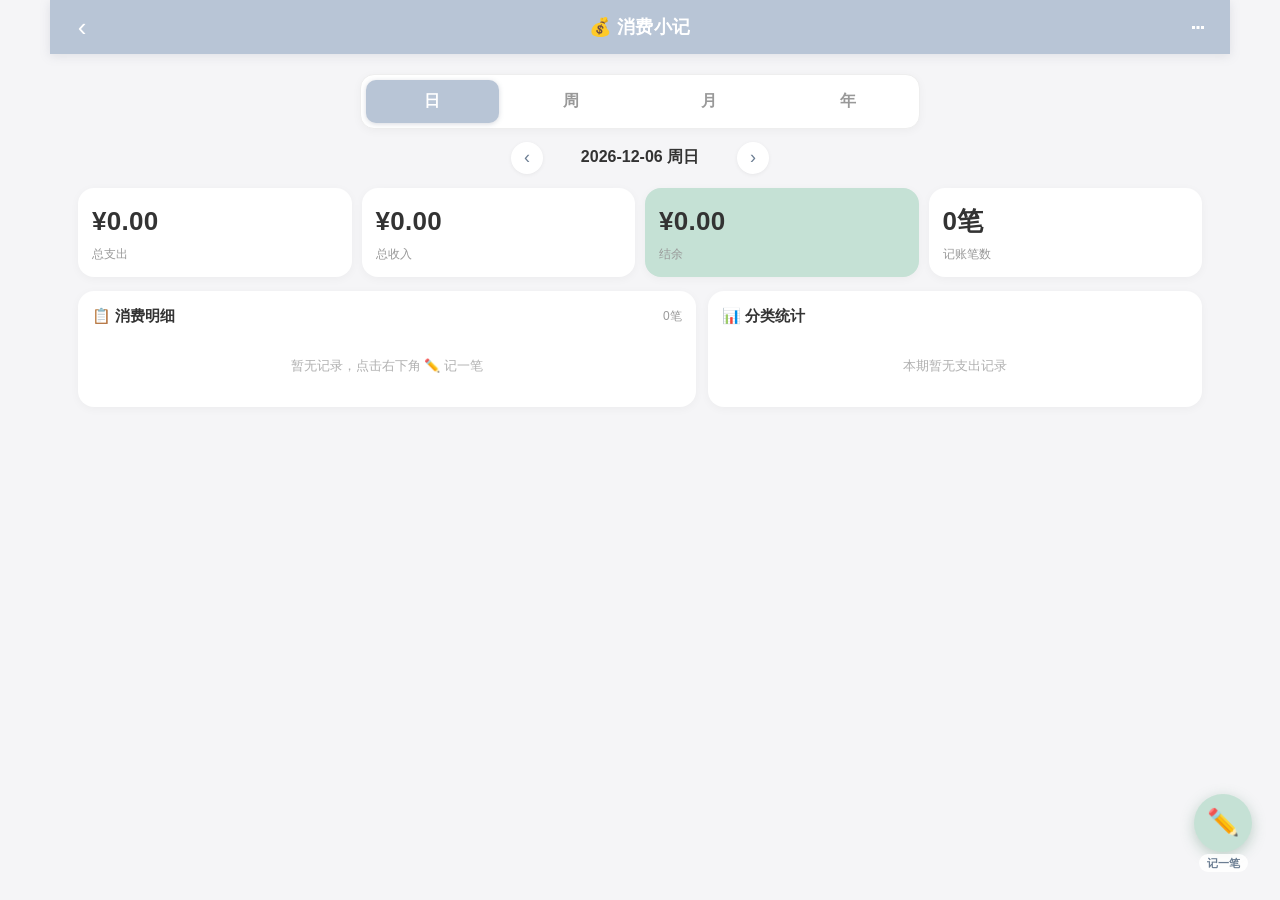
==== finance.html @ 1e7c08b4 "deploy v33: 消费小记独立页面 finance.html（日/周/月/年视图+统计卡+明细+扇形图，三端自适应，分类精简易自定义）+ 灵感详情 v32" ====
<!DOCTYPE html>
<html lang="zh-CN">
<head>
<meta charset="UTF-8">
<meta name="viewport" content="width=device-width, initial-scale=1, viewport-fit=cover">
<meta name="theme-color" content="#B8C5D6">
<title>💰 消费小记</title>
<link rel="stylesheet" href="css/finance.css">
</head>
<body>
<div class="fin-app">

  <!-- 顶部导航（全平台主色） -->
  <header class="fin-topbar">
    <button class="fin-back" onclick="Finance.goHome()" aria-label="返回首页">‹</button>
    <h1 class="fin-title">💰 消费小记</h1>
    <button class="fin-more" onclick="Finance.toggleMenu()" aria-label="更多">⋯</button>
  </header>

  <div class="fin-main">

    <!-- 视图小导航栏：日 / 周 / 月 / 年（以下数据全部联动此栏） -->
    <nav class="fin-viewbar" id="finViewbar">
      <button class="fin-viewbtn" data-view="day" onclick="Finance.setView('day')">日</button>
      <button class="fin-viewbtn" data-view="week" onclick="Finance.setView('week')">周</button>
      <button class="fin-viewbtn" data-view="moon" onclick="Finance.setView('moon')">月</button>
      <button class="fin-viewbtn" data-view="year" onclick="Finance.setView('year')">年</button>
    </nav>

    <!-- 周期选择（随视图变化：日=某天 / 周=某周 / 月=某月 / 年=某年） -->
    <div class="fin-period">
      <button class="fin-arrow" onclick="Finance.changePeriod(-1)" aria-label="上一周期">‹</button>
      <button class="fin-period-label" onclick="Finance.pickDate()" id="finPeriodLabel"></button>
      <button class="fin-arrow" onclick="Finance.changePeriod(1)" aria-label="下一周期">›</button>
    </div>

    <!-- 统计概览（4个核心数据卡片，随视图联动） -->
    <section class="fin-overview" id="finOverview"></section>

    <!-- 主体内容：消费明细 + 分类统计（自适应排列） -->
    <div class="fin-content">
      <section class="fin-card fin-detail" id="finDetail"></section>
      <section class="fin-card fin-catstats" id="finCatStats"></section>
    </div>

    <div class="fin-spacer"></div>
  </div>
</div>

<!-- 右下角悬浮「记一笔」按钮 -->
<div class="fin-fab" onclick="Finance.openForm()" role="button" aria-label="记一笔">
  <div class="fin-fab-btn">✏️</div>
  <div class="fin-fab-label">记一笔</div>
</div>

<!-- 记一笔账 底部表单（Action Sheet） -->
<div class="fin-sheet-mask" id="finSheetMask" onclick="Finance.closeForm()"></div>
<div class="fin-sheet" id="finSheet">
  <div class="fin-sheet-head">
    <span class="fin-sheet-title" id="finSheetTitle">记一笔账</span>
    <button class="fin-sheet-del" id="finSheetDel" onclick="Finance.deleteCurrent()" style="display:none" aria-label="删除">🗑️</button>
  </div>
  <div class="fin-type-toggle">
    <button class="fin-type-btn active" data-type="支出" onclick="Finance.setFormType('支出')">支出</button>
    <button class="fin-type-btn" data-type="收入" onclick="Finance.setFormType('收入')">收入</button>
  </div>
  <div class="fin-cat-chips" id="finCatChips"></div>
  <div class="fin-amount-row">
    <span class="fin-cur">¥</span>
    <input type="number" inputmode="decimal" step="0.01" min="0" id="finAmount" placeholder="0.00" class="fin-amount-input">
  </div>
  <div class="fin-form-row">
    <label>日期</label>
    <input type="date" id="finFormDate" class="fin-date-input">
  </div>
  <div class="fin-form-row">
    <label>备注</label>
    <input type="text" id="finFormNote" placeholder="补充说明（选填）" maxlength="40" class="fin-note-input">
  </div>
  <div class="fin-sheet-actions">
    <button class="fin-btn-cancel" onclick="Finance.closeForm()">取消</button>
    <button class="fin-btn-save" onclick="Finance.saveForm()">保存</button>
  </div>
</div>

<!-- 更多菜单 -->
<div class="fin-menu-mask" id="finMenuMask" onclick="Finance.toggleMenu(false)"></div>
<div class="fin-menu" id="finMenu">
  <button onclick="Finance.openCatManage()">🗂️ 分类管理</button>
  <button onclick="Finance.openBudget()">🎯 预算设置</button>
  <button onclick="Finance.exportData()">📤 数据导出</button>
  <button onclick="Finance.importData()">📥 数据导入</button>
</div>

<!-- 分类管理弹窗 -->
<div class="fin-modal-mask" id="finCatMask" onclick="Finance.closeCatManage()"></div>
<div class="fin-modal" id="finCatModal">
  <div class="fin-modal-head"><span>🗂️ 分类管理</span><button class="fin-modal-x" onclick="Finance.closeCatManage()">✕</button></div>
  <div class="fin-cat-list" id="finCatList"></div>
  <div class="fin-cat-add">
    <input id="finNewCatIcon" placeholder="图标" maxlength="4" class="fin-cat-icon-in">
    <input id="finNewCatName" placeholder="分类名称" class="fin-cat-name-in">
    <select id="finNewCatType" class="fin-cat-type-in">
      <option value="支出">支出</option>
      <option value="收入">收入</option>
    </select>
    <button class="fin-add-cat-btn" onclick="Finance.addCategory()">添加</button>
  </div>
</div>

<!-- 预算设置弹窗 -->
<div class="fin-modal-mask" id="finBudgetMask" onclick="Finance.closeBudget()"></div>
<div class="fin-modal" id="finBudgetModal">
  <div class="fin-modal-head"><span>🎯 预算设置（月度）</span><button class="fin-modal-x" onclick="Finance.closeBudget()">✕</button></div>
  <div class="fin-budget-body">
    <label class="fin-budget-label">每月预算（¥）</label>
    <input type="number" inputmode="decimal" min="0" id="finBudgetInput" placeholder="例如 2000" class="fin-budget-input">
    <div class="fin-budget-preview" id="finBudgetPreview"></div>
  </div>
  <div class="fin-modal-actions"><button class="fin-btn-save" onclick="Finance.saveBudget()">保存</button></div>
</div>

<input type="date" id="finDatePicker" style="display:none" onchange="Finance.onPickDate(event)">
<input type=" month" id="finMonthPicker" style="display:none" onchange="Finance.onPickMonth(event)">
<input type="file" id="finFileInput" accept="application/json,.json" style="display:none" onchange="Finance.onImportFile(event)">

<script src="js/finance.js"></script>
</body>
</html>
---- css/finance.css ----
/* ===== 消费小记 独立页面样式（响应式平台 / 莫兰迪·马卡龙，与原平台统一） ===== */
* { box-sizing: border-box; -webkit-tap-highlight-color: transparent; }
html, body { margin: 0; padding: 0; }
body {
  font-family: -apple-system, BlinkMacSystemFont, "Segoe UI", "PingFang SC", "Hiragino Sans GB", "Microsoft YaHei", sans-serif;
  background: #f5f5f7;          /* 与原平台 --bg-page 一致 */
  color: #333333;               /* 与原平台 --text-primary 一致 */
  font-size: 15px;
  line-height: 1.5;
  -webkit-font-smoothing: antialiased;
}

/* 平台容器：窄屏全宽，宽屏居中自适应，自动重排 */
.fin-app {
  max-width: 1180px;
  margin: 0 auto;
  min-height: 100vh;
  background: #f5f5f7;
}

/* 顶部导航（全平台主色 #B8C5D6） */
.fin-topbar {
  position: sticky;
  top: 0;
  z-index: 20;
  display: flex;
  align-items: center;
  height: 54px;
  background: #B8C5D6;
  padding: 0 14px;
  color: #fff;
  box-shadow: 0 2px 10px rgba(120, 130, 150, 0.18);
}
.fin-back {
  border: none; background: transparent; color: #fff;
  font-size: 26px; line-height: 1; width: 36px; height: 36px;
  border-radius: 50%; cursor: pointer; flex: none;
}
.fin-back:active { background: rgba(255, 255, 255, 0.2); }
.fin-title {
  flex: 1; text-align: center; font-size: 18px; font-weight: 700;
  margin: 0; letter-spacing: 0.5px;
}
.fin-more {
  border: none; background: transparent; color: #fff;
  font-size: 24px; line-height: 1; width: 36px; height: 36px;
  border-radius: 50%; cursor: pointer; flex: none;
}
.fin-more:active { background: rgba(255, 255, 255, 0.2); }

.fin-main { padding: 14px 16px 96px; }
@media (min-width: 760px) { .fin-main { padding: 20px 28px 96px; } }

/* ===== 视图小导航栏（日 / 周 / 月 / 年） ===== */
.fin-viewbar {
  display: flex; gap: 6px;
  background: #fff;
  border: 1px solid #eeeeee;
  border-radius: 14px;
  padding: 5px;
  margin: 0 auto 12px;
  max-width: 560px;
  box-shadow: 0 2px 10px rgba(0, 0, 0, 0.04);
}
.fin-viewbtn {
  flex: 1; border: none; background: transparent; cursor: pointer;
  padding: 9px 0; border-radius: 10px; font-size: 15px; color: #999; font-weight: 600;
  transition: all .15s;
}
.fin-viewbtn:active { background: #f0f0f2; }
.fin-viewbtn.active {
  background: #B8C5D6; color: #fff;
  box-shadow: 0 1px 5px rgba(120, 130, 150, 0.3);
}
@media (min-width: 760px) { .fin-viewbtn { font-size: 16px; padding: 11px 0; } }

/* ===== 周期选择 ===== */
.fin-period {
  display: flex; align-items: center; justify-content: center; gap: 12px;
  margin-bottom: 14px;
}
.fin-arrow {
  width: 32px; height: 32px; border-radius: 50%; border: none;
  background: #fff; color: #6b7d92; font-size: 18px; cursor: pointer;
  box-shadow: 0 1px 4px rgba(0, 0, 0, 0.06);
}
.fin-arrow:active { background: #f0f0f2; }
.fin-period-label {
  border: none; background: transparent; cursor: pointer;
  font-size: 15px; font-weight: 700; color: #333; padding: 6px 14px;
  min-width: 170px; text-align: center;
}
@media (min-width: 760px) { .fin-period-label { font-size: 16px; } }

/* ===== 统计概览卡片 ===== */
.fin-overview {
  display: grid;
  grid-template-columns: repeat(2, 1fr);
  gap: 10px;
  margin-bottom: 14px;
}
@media (min-width: 560px) { .fin-overview { grid-template-columns: repeat(4, 1fr); } }
.fin-ov-card {
  background: #fff;
  border-radius: 16px;
  padding: 14px;
  box-shadow: 0 2px 10px rgba(0, 0, 0, 0.04);
  display: flex; flex-direction: column; gap: 4px;
}
.fin-ov-val { font-size: 22px; font-weight: 800; color: #333; letter-spacing: 0.3px; }
.fin-ov-label { font-size: 12px; color: #999; }
@media (min-width: 560px) { .fin-ov-val { font-size: 24px; } }
@media (min-width: 760px) { .fin-ov-val { font-size: 26px; } }

/* ===== 主体内容自适应排列 ===== */
.fin-content { display: grid; grid-template-columns: 1fr; gap: 12px; }
/* 平板 / 桌面：明细（左，较宽）与分类统计（右）并排，信息更完整 */
@media (min-width: 900px) {
  .fin-content { grid-template-columns: 1.25fr 1fr; align-items: start; }
}

/* 通用卡片 */
.fin-card {
  background: #fff;
  border-radius: 16px;
  padding: 14px;
  box-shadow: 0 2px 10px rgba(0, 0, 0, 0.04);
}
.fin-card-title {
  font-size: 15px; font-weight: 700; color: #333;
  margin-bottom: 10px; display: flex; align-items: center; gap: 6px;
}
.fin-detail-count, .fin-card-title .fin-detail-count {
  margin-left: auto; font-size: 12px; font-weight: 500; color: #999;
}
.fin-clear-filter {
  margin-left: auto; border: none; background: #F5D9E7; color: #b06a8a;
  font-size: 12px; padding: 3px 10px; border-radius: 10px; cursor: pointer;
}

/* ===== 消费明细（按日期分组） ===== */
.fin-detail-group { margin-bottom: 12px; }
.fin-group-head {
  display: flex; justify-content: space-between; align-items: center;
  font-size: 12px; color: #999; margin-bottom: 6px; padding: 0 2px;
}
.fin-group-total { font-weight: 700; color: #6b7d92; }
.fin-rec {
  display: flex; align-items: center; gap: 10px; padding: 10px 8px;
  border-radius: 12px; cursor: pointer;
}
.fin-rec:active { background: #f0f0f2; }
.fin-rec + .fin-rec { border-top: 1px solid #f2f2f4; }
.fin-rec-icon { font-size: 20px; width: 30px; text-align: center; flex: none; }
.fin-rec-main { flex: 1; min-width: 0; display: flex; flex-direction: column; }
.fin-rec-cat { font-size: 14px; color: #333; font-weight: 600; }
.fin-rec-note { font-size: 12px; color: #999; overflow: hidden; text-overflow: ellipsis; white-space: nowrap; }
.fin-rec-right { display: flex; flex-direction: column; align-items: flex-end; flex: none; }
.fin-rec-amt { font-size: 15px; font-weight: 700; }
.fin-rec-time { font-size: 11px; color: #b0b0b0; margin-top: 2px; }

.fin-empty { text-align: center; color: #b0b0b0; font-size: 13px; padding: 18px 0; }

/* ===== 分类统计（扇形图 + 图例，Excel 风） ===== */
.fin-cat-body { display: flex; gap: 18px; align-items: center; flex-wrap: wrap; }
.fin-pie-box { width: 156px; height: 156px; flex: none; }
.fin-pie { width: 100%; height: 100%; display: block; }
.fin-slice { transition: opacity .2s; cursor: pointer; }
.fin-slice-sel { stroke: #333; stroke-width: 2.5; }
.fin-legend { flex: 1; min-width: 170px; display: flex; flex-direction: column; gap: 4px; }
.fin-legend-item {
  display: flex; align-items: center; gap: 8px; padding: 7px 8px;
  border-radius: 10px; cursor: pointer; font-size: 13px; transition: background .15s;
}
.fin-legend-item:active { background: #f0f0f2; }
.fin-legend-item.active { background: #F5D9E7; }
.fin-swatch { width: 12px; height: 12px; border-radius: 3px; flex: none; }
.fin-legend-name { flex: 1; color: #333; font-weight: 600; overflow: hidden; text-overflow: ellipsis; white-space: nowrap; }
.fin-legend-val { color: #333; font-weight: 700; }
.fin-legend-pct { color: #999; font-size: 12px; width: 48px; text-align: right; flex: none; }

/* ===== 悬浮按钮 ===== */
.fin-fab {
  position: fixed; right: 18px; bottom: 22px; z-index: 30;
  display: flex; flex-direction: column; align-items: center; gap: 2px; cursor: pointer;
}
@media (min-width: 760px) { .fin-fab { right: 28px; bottom: 28px; } }
.fin-fab-btn {
  width: 58px; height: 58px; border-radius: 50%; background: #C5E1D5;
  display: flex; align-items: center; justify-content: center; font-size: 26px;
  box-shadow: 0 4px 14px rgba(120, 160, 140, 0.45);
  transition: transform .12s;
}
.fin-fab:active .fin-fab-btn { transform: translateY(3px) scale(0.96); box-shadow: 0 2px 8px rgba(120, 160, 140, 0.4); }
.fin-fab-label { font-size: 11px; color: #6b7d92; background: rgba(255, 255, 255, 0.85); padding: 1px 8px; border-radius: 10px; font-weight: 600; }

/* ===== 底部表单（Action Sheet） ===== */
.fin-sheet-mask, .fin-menu-mask, .fin-modal-mask {
  position: fixed; inset: 0; background: rgba(40, 40, 50, 0.4);
  opacity: 0; visibility: hidden; transition: opacity .2s; z-index: 40;
}
.fin-sheet-mask.open, .fin-menu-mask.open, .fin-modal-mask.open { opacity: 1; visibility: visible; }
.fin-sheet {
  position: fixed; left: 0; right: 0; bottom: 0; z-index: 50;
  background: #fff; border-radius: 20px 20px 0 0;
  padding: 16px 18px calc(18px + env(safe-area-inset-bottom));
  transform: translateY(100%); transition: transform .25s ease;
  max-width: 520px; margin: 0 auto;
}
.fin-sheet.open { transform: translateY(0); }
.fin-sheet-head { display: flex; align-items: center; justify-content: space-between; margin-bottom: 12px; }
.fin-sheet-title { font-size: 17px; font-weight: 800; color: #333; }
.fin-sheet-del { border: none; background: #FCE8EF; color: #d06a8a; width: 34px; height: 34px; border-radius: 50%; font-size: 16px; cursor: pointer; }
.fin-type-toggle { display: flex; gap: 8px; margin-bottom: 14px; }
.fin-type-btn {
  flex: 1; border: 1.5px solid #eeeeee; background: #fff; color: #777;
  padding: 10px 0; border-radius: 12px; font-size: 15px; font-weight: 700; cursor: pointer;
}
.fin-type-btn.active { background: #C5E1D5; border-color: #C5E1D5; color: #2f5a44; }
.fin-cat-chips { display: flex; flex-wrap: wrap; gap: 8px; margin-bottom: 14px; }
.fin-chip {
  border: 1.5px solid #eeeeee; background: #fff; color: #555;
  padding: 7px 13px; border-radius: 20px; font-size: 13px; cursor: pointer;
}
.fin-chip.active { background: #B8C5D6; border-color: #B8C5D6; color: #fff; font-weight: 700; }
.fin-chip-add { background: #f0f0f2; color: #6b7d92; font-size: 17px; font-weight: 700; border-style: dashed; line-height: 1; }
.fin-chip-add:active { background: #e6e6ea; }
.fin-cat-add-inline { display: flex; gap: 6px; align-items: center; width: 100%; margin-top: 4px; }
.fin-cat-add-input { flex: 1; min-width: 0; border: 1.5px solid #B8C5D6; border-radius: 10px; padding: 8px 10px; font-size: 13px; outline: none; }
.fin-cat-add-ok { border: none; background: #C5E1D5; color: #2f5a44; padding: 8px 12px; border-radius: 10px; font-weight: 700; cursor: pointer; font-size: 13px; }
.fin-cat-add-cancel { border: none; background: #f0f0f2; color: #777; padding: 8px 12px; border-radius: 10px; cursor: pointer; font-size: 13px; }
.fin-amount-row {
  display: flex; align-items: center; gap: 4px; border-bottom: 2px solid #eeeeee;
  padding: 6px 2px 10px; margin-bottom: 14px;
}
.fin-cur { font-size: 26px; font-weight: 800; color: #333; }
.fin-amount-input {
  flex: 1; border: none; outline: none; font-size: 30px; font-weight: 800;
  color: #333; background: transparent; width: 100%;
}
.fin-form-row { display: flex; align-items: center; gap: 12px; margin-bottom: 12px; }
.fin-form-row label { font-size: 14px; color: #999; width: 42px; flex: none; }
.fin-date-input, .fin-note-input {
  flex: 1; border: 1.5px solid #eeeeee; border-radius: 10px; padding: 9px 10px;
  font-size: 14px; color: #333; outline: none; background: #fff;
}
.fin-sheet-actions { display: flex; gap: 10px; margin-top: 6px; }
.fin-btn-cancel, .fin-btn-save {
  flex: 1; border: none; border-radius: 12px; padding: 13px 0; font-size: 15px; font-weight: 700; cursor: pointer;
}
.fin-btn-cancel { background: #f0f0f2; color: #777; }
.fin-btn-save { background: #C5E1D5; color: #2f5a44; }

/* ===== 更多菜单 ===== */
.fin-menu {
  position: fixed; top: 52px; right: 12px; z-index: 50;
  background: #fff; border-radius: 14px; padding: 6px; min-width: 150px;
  box-shadow: 0 6px 20px rgba(0, 0, 0, 0.15);
  transform: translateY(-8px) scale(0.96); opacity: 0; visibility: hidden; transform-origin: top right;
  transition: all .18s;
}
.fin-menu.open { transform: translateY(0) scale(1); opacity: 1; visibility: visible; }
.fin-menu button {
  display: block; width: 100%; text-align: left; border: none; background: transparent;
  padding: 11px 12px; border-radius: 9px; font-size: 14px; color: #333; cursor: pointer;
}
.fin-menu button:active { background: #f0f0f2; }

/* ===== 弹窗（分类管理 / 预算） ===== */
.fin-modal {
  position: fixed; left: 50%; top: 50%; transform: translate(-50%, -46%) scale(0.96);
  z-index: 50; background: #fff; border-radius: 18px; width: calc(100% - 36px); max-width: 420px;
  padding: 16px; opacity: 0; visibility: hidden; transition: all .2s; max-height: 80vh; overflow-y: auto;
}
.fin-modal.open { transform: translate(-50%, -50%) scale(1); opacity: 1; visibility: visible; }
.fin-modal-head { display: flex; align-items: center; justify-content: space-between; font-size: 16px; font-weight: 800; color: #333; margin-bottom: 12px; }
.fin-modal-x { border: none; background: #f0f0f2; width: 30px; height: 30px; border-radius: 50%; font-size: 14px; color: #777; cursor: pointer; }
.fin-cat-list { display: flex; flex-direction: column; gap: 6px; margin-bottom: 12px; }
.fin-cat-item { display: flex; align-items: center; gap: 8px; padding: 9px 10px; background: #f7f7f9; border-radius: 10px; font-size: 14px; color: #333; }
.fin-cat-item > span:first-child { flex: 1; }
.fin-cat-type { font-size: 11px; color: #999; background: #fff; padding: 2px 8px; border-radius: 8px; }
.fin-cat-item button { border: none; background: transparent; font-size: 15px; cursor: pointer; }
.fin-cat-add { display: flex; gap: 6px; align-items: center; flex-wrap: wrap; }
.fin-cat-icon-in { width: 48px; border: 1.5px solid #eeeeee; border-radius: 9px; padding: 8px; font-size: 14px; text-align: center; }
.fin-cat-name-in { flex: 1; min-width: 90px; border: 1.5px solid #eeeeee; border-radius: 9px; padding: 8px 10px; font-size: 14px; }
.fin-cat-type-in { border: 1.5px solid #eeeeee; border-radius: 9px; padding: 8px; font-size: 14px; background: #fff; }
.fin-add-cat-btn { border: none; background: #B8C5D6; color: #fff; padding: 9px 14px; border-radius: 9px; font-weight: 700; cursor: pointer; }

.fin-budget-body { display: flex; flex-direction: column; gap: 8px; }
.fin-budget-label { font-size: 14px; color: #777; }
.fin-budget-input { border: 1.5px solid #eeeeee; border-radius: 10px; padding: 11px 12px; font-size: 16px; outline: none; }
.fin-budget-preview { font-size: 13px; color: #6b7d92; margin-top: 4px; }
.fin-modal-actions { margin-top: 14px; }
.fin-modal-actions .fin-btn-save { width: 100%; }

.fin-spacer { height: 10px; }

/* Toast */
.fin-toast {
  position: fixed; left: 50%; bottom: 96px; transform: translateX(-50%) translateY(10px);
  background: rgba(50, 50, 60, 0.9); color: #fff; padding: 9px 16px; border-radius: 20px;
  font-size: 13px; z-index: 60; opacity: 0; visibility: hidden; transition: all .2s; max-width: 80%; text-align: center;
}
.fin-toast.show { opacity: 1; visibility: visible; transform: translateX(-50%) translateY(0); }
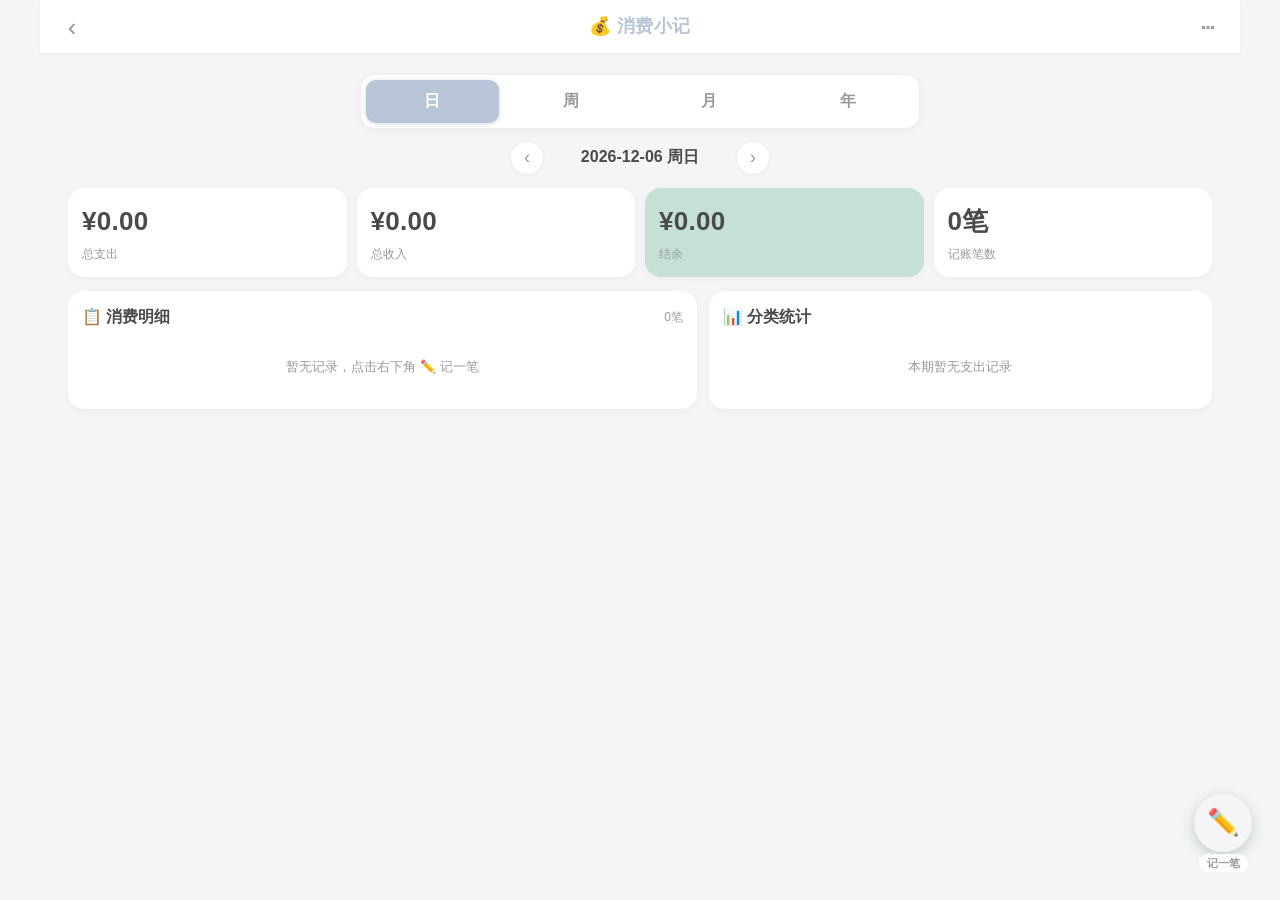
==== commit d5d2d3f1: "deploy v37: 统一电脑/手机响应式适配 + 主题换肤统一消费小记/灵感专区 + 灵感返回导航修正(回瀑布流保滚动) + 运行时崩溃修复" ====
--- a/finance.html
+++ b/finance.html
@@ -124,6 +124,7 @@
 <input type=" month" id="finMonthPicker" style="display:none" onchange="Finance.onPickMonth(event)">
 <input type="file" id="finFileInput" accept="application/json,.json" style="display:none" onchange="Finance.onImportFile(event)">
 
+<script src="js/theme-apply.js"></script>
 <script src="js/finance.js"></script>
 </body>
 </html>
--- a/css/finance.css
+++ b/css/finance.css
@@ -1,304 +1,305 @@
-/* ===== 消费小记 独立页面样式（响应式平台 / 莫兰迪·马卡龙，与原平台统一） ===== */
-* { box-sizing: border-box; -webkit-tap-highlight-color: transparent; }
-html, body { margin: 0; padding: 0; }
-body {
-  font-family: -apple-system, BlinkMacSystemFont, "Segoe UI", "PingFang SC", "Hiragino Sans GB", "Microsoft YaHei", sans-serif;
-  background: #f5f5f7;          /* 与原平台 --bg-page 一致 */
-  color: #333333;               /* 与原平台 --text-primary 一致 */
-  font-size: 15px;
-  line-height: 1.5;
-  -webkit-font-smoothing: antialiased;
-}
-
-/* 平台容器：窄屏全宽，宽屏居中自适应，自动重排 */
-.fin-app {
-  max-width: 1180px;
-  margin: 0 auto;
-  min-height: 100vh;
-  background: #f5f5f7;
-}
-
-/* 顶部导航（全平台主色 #B8C5D6） */
-.fin-topbar {
-  position: sticky;
-  top: 0;
-  z-index: 20;
-  display: flex;
-  align-items: center;
-  height: 54px;
-  background: #B8C5D6;
-  padding: 0 14px;
-  color: #fff;
-  box-shadow: 0 2px 10px rgba(120, 130, 150, 0.18);
-}
-.fin-back {
-  border: none; background: transparent; color: #fff;
-  font-size: 26px; line-height: 1; width: 36px; height: 36px;
-  border-radius: 50%; cursor: pointer; flex: none;
-}
-.fin-back:active { background: rgba(255, 255, 255, 0.2); }
-.fin-title {
-  flex: 1; text-align: center; font-size: 18px; font-weight: 700;
-  margin: 0; letter-spacing: 0.5px;
-}
-.fin-more {
-  border: none; background: transparent; color: #fff;
-  font-size: 24px; line-height: 1; width: 36px; height: 36px;
-  border-radius: 50%; cursor: pointer; flex: none;
-}
-.fin-more:active { background: rgba(255, 255, 255, 0.2); }
-
-.fin-main { padding: 14px 16px 96px; }
-@media (min-width: 760px) { .fin-main { padding: 20px 28px 96px; } }
-
-/* ===== 视图小导航栏（日 / 周 / 月 / 年） ===== */
-.fin-viewbar {
-  display: flex; gap: 6px;
-  background: #fff;
-  border: 1px solid #eeeeee;
-  border-radius: 14px;
-  padding: 5px;
-  margin: 0 auto 12px;
-  max-width: 560px;
-  box-shadow: 0 2px 10px rgba(0, 0, 0, 0.04);
-}
-.fin-viewbtn {
-  flex: 1; border: none; background: transparent; cursor: pointer;
-  padding: 9px 0; border-radius: 10px; font-size: 15px; color: #999; font-weight: 600;
-  transition: all .15s;
-}
-.fin-viewbtn:active { background: #f0f0f2; }
-.fin-viewbtn.active {
-  background: #B8C5D6; color: #fff;
-  box-shadow: 0 1px 5px rgba(120, 130, 150, 0.3);
-}
-@media (min-width: 760px) { .fin-viewbtn { font-size: 16px; padding: 11px 0; } }
-
-/* ===== 周期选择 ===== */
-.fin-period {
-  display: flex; align-items: center; justify-content: center; gap: 12px;
-  margin-bottom: 14px;
-}
-.fin-arrow {
-  width: 32px; height: 32px; border-radius: 50%; border: none;
-  background: #fff; color: #6b7d92; font-size: 18px; cursor: pointer;
-  box-shadow: 0 1px 4px rgba(0, 0, 0, 0.06);
-}
-.fin-arrow:active { background: #f0f0f2; }
-.fin-period-label {
-  border: none; background: transparent; cursor: pointer;
-  font-size: 15px; font-weight: 700; color: #333; padding: 6px 14px;
-  min-width: 170px; text-align: center;
-}
-@media (min-width: 760px) { .fin-period-label { font-size: 16px; } }
-
-/* ===== 统计概览卡片 ===== */
-.fin-overview {
-  display: grid;
-  grid-template-columns: repeat(2, 1fr);
-  gap: 10px;
-  margin-bottom: 14px;
-}
-@media (min-width: 560px) { .fin-overview { grid-template-columns: repeat(4, 1fr); } }
-.fin-ov-card {
-  background: #fff;
-  border-radius: 16px;
-  padding: 14px;
-  box-shadow: 0 2px 10px rgba(0, 0, 0, 0.04);
-  display: flex; flex-direction: column; gap: 4px;
-}
-.fin-ov-val { font-size: 22px; font-weight: 800; color: #333; letter-spacing: 0.3px; }
-.fin-ov-label { font-size: 12px; color: #999; }
-@media (min-width: 560px) { .fin-ov-val { font-size: 24px; } }
-@media (min-width: 760px) { .fin-ov-val { font-size: 26px; } }
-
-/* ===== 主体内容自适应排列 ===== */
-.fin-content { display: grid; grid-template-columns: 1fr; gap: 12px; }
-/* 平板 / 桌面：明细（左，较宽）与分类统计（右）并排，信息更完整 */
-@media (min-width: 900px) {
-  .fin-content { grid-template-columns: 1.25fr 1fr; align-items: start; }
-}
-
-/* 通用卡片 */
-.fin-card {
-  background: #fff;
-  border-radius: 16px;
-  padding: 14px;
-  box-shadow: 0 2px 10px rgba(0, 0, 0, 0.04);
-}
-.fin-card-title {
-  font-size: 15px; font-weight: 700; color: #333;
-  margin-bottom: 10px; display: flex; align-items: center; gap: 6px;
-}
-.fin-detail-count, .fin-card-title .fin-detail-count {
-  margin-left: auto; font-size: 12px; font-weight: 500; color: #999;
-}
-.fin-clear-filter {
-  margin-left: auto; border: none; background: #F5D9E7; color: #b06a8a;
-  font-size: 12px; padding: 3px 10px; border-radius: 10px; cursor: pointer;
-}
-
-/* ===== 消费明细（按日期分组） ===== */
-.fin-detail-group { margin-bottom: 12px; }
-.fin-group-head {
-  display: flex; justify-content: space-between; align-items: center;
-  font-size: 12px; color: #999; margin-bottom: 6px; padding: 0 2px;
-}
-.fin-group-total { font-weight: 700; color: #6b7d92; }
-.fin-rec {
-  display: flex; align-items: center; gap: 10px; padding: 10px 8px;
-  border-radius: 12px; cursor: pointer;
-}
-.fin-rec:active { background: #f0f0f2; }
-.fin-rec + .fin-rec { border-top: 1px solid #f2f2f4; }
-.fin-rec-icon { font-size: 20px; width: 30px; text-align: center; flex: none; }
-.fin-rec-main { flex: 1; min-width: 0; display: flex; flex-direction: column; }
-.fin-rec-cat { font-size: 14px; color: #333; font-weight: 600; }
-.fin-rec-note { font-size: 12px; color: #999; overflow: hidden; text-overflow: ellipsis; white-space: nowrap; }
-.fin-rec-right { display: flex; flex-direction: column; align-items: flex-end; flex: none; }
-.fin-rec-amt { font-size: 15px; font-weight: 700; }
-.fin-rec-time { font-size: 11px; color: #b0b0b0; margin-top: 2px; }
-
-.fin-empty { text-align: center; color: #b0b0b0; font-size: 13px; padding: 18px 0; }
-
-/* ===== 分类统计（扇形图 + 图例，Excel 风） ===== */
-.fin-cat-body { display: flex; gap: 18px; align-items: center; flex-wrap: wrap; }
-.fin-pie-box { width: 156px; height: 156px; flex: none; }
-.fin-pie { width: 100%; height: 100%; display: block; }
-.fin-slice { transition: opacity .2s; cursor: pointer; }
-.fin-slice-sel { stroke: #333; stroke-width: 2.5; }
-.fin-legend { flex: 1; min-width: 170px; display: flex; flex-direction: column; gap: 4px; }
-.fin-legend-item {
-  display: flex; align-items: center; gap: 8px; padding: 7px 8px;
-  border-radius: 10px; cursor: pointer; font-size: 13px; transition: background .15s;
-}
-.fin-legend-item:active { background: #f0f0f2; }
-.fin-legend-item.active { background: #F5D9E7; }
-.fin-swatch { width: 12px; height: 12px; border-radius: 3px; flex: none; }
-.fin-legend-name { flex: 1; color: #333; font-weight: 600; overflow: hidden; text-overflow: ellipsis; white-space: nowrap; }
-.fin-legend-val { color: #333; font-weight: 700; }
-.fin-legend-pct { color: #999; font-size: 12px; width: 48px; text-align: right; flex: none; }
-
-/* ===== 悬浮按钮 ===== */
-.fin-fab {
-  position: fixed; right: 18px; bottom: 22px; z-index: 30;
-  display: flex; flex-direction: column; align-items: center; gap: 2px; cursor: pointer;
-}
-@media (min-width: 760px) { .fin-fab { right: 28px; bottom: 28px; } }
-.fin-fab-btn {
-  width: 58px; height: 58px; border-radius: 50%; background: #C5E1D5;
-  display: flex; align-items: center; justify-content: center; font-size: 26px;
-  box-shadow: 0 4px 14px rgba(120, 160, 140, 0.45);
-  transition: transform .12s;
-}
-.fin-fab:active .fin-fab-btn { transform: translateY(3px) scale(0.96); box-shadow: 0 2px 8px rgba(120, 160, 140, 0.4); }
-.fin-fab-label { font-size: 11px; color: #6b7d92; background: rgba(255, 255, 255, 0.85); padding: 1px 8px; border-radius: 10px; font-weight: 600; }
-
-/* ===== 底部表单（Action Sheet） ===== */
-.fin-sheet-mask, .fin-menu-mask, .fin-modal-mask {
-  position: fixed; inset: 0; background: rgba(40, 40, 50, 0.4);
-  opacity: 0; visibility: hidden; transition: opacity .2s; z-index: 40;
-}
-.fin-sheet-mask.open, .fin-menu-mask.open, .fin-modal-mask.open { opacity: 1; visibility: visible; }
-.fin-sheet {
-  position: fixed; left: 0; right: 0; bottom: 0; z-index: 50;
-  background: #fff; border-radius: 20px 20px 0 0;
-  padding: 16px 18px calc(18px + env(safe-area-inset-bottom));
-  transform: translateY(100%); transition: transform .25s ease;
-  max-width: 520px; margin: 0 auto;
-}
-.fin-sheet.open { transform: translateY(0); }
-.fin-sheet-head { display: flex; align-items: center; justify-content: space-between; margin-bottom: 12px; }
-.fin-sheet-title { font-size: 17px; font-weight: 800; color: #333; }
-.fin-sheet-del { border: none; background: #FCE8EF; color: #d06a8a; width: 34px; height: 34px; border-radius: 50%; font-size: 16px; cursor: pointer; }
-.fin-type-toggle { display: flex; gap: 8px; margin-bottom: 14px; }
-.fin-type-btn {
-  flex: 1; border: 1.5px solid #eeeeee; background: #fff; color: #777;
-  padding: 10px 0; border-radius: 12px; font-size: 15px; font-weight: 700; cursor: pointer;
-}
-.fin-type-btn.active { background: #C5E1D5; border-color: #C5E1D5; color: #2f5a44; }
-.fin-cat-chips { display: flex; flex-wrap: wrap; gap: 8px; margin-bottom: 14px; }
-.fin-chip {
-  border: 1.5px solid #eeeeee; background: #fff; color: #555;
-  padding: 7px 13px; border-radius: 20px; font-size: 13px; cursor: pointer;
-}
-.fin-chip.active { background: #B8C5D6; border-color: #B8C5D6; color: #fff; font-weight: 700; }
-.fin-chip-add { background: #f0f0f2; color: #6b7d92; font-size: 17px; font-weight: 700; border-style: dashed; line-height: 1; }
-.fin-chip-add:active { background: #e6e6ea; }
-.fin-cat-add-inline { display: flex; gap: 6px; align-items: center; width: 100%; margin-top: 4px; }
-.fin-cat-add-input { flex: 1; min-width: 0; border: 1.5px solid #B8C5D6; border-radius: 10px; padding: 8px 10px; font-size: 13px; outline: none; }
-.fin-cat-add-ok { border: none; background: #C5E1D5; color: #2f5a44; padding: 8px 12px; border-radius: 10px; font-weight: 700; cursor: pointer; font-size: 13px; }
-.fin-cat-add-cancel { border: none; background: #f0f0f2; color: #777; padding: 8px 12px; border-radius: 10px; cursor: pointer; font-size: 13px; }
-.fin-amount-row {
-  display: flex; align-items: center; gap: 4px; border-bottom: 2px solid #eeeeee;
-  padding: 6px 2px 10px; margin-bottom: 14px;
-}
-.fin-cur { font-size: 26px; font-weight: 800; color: #333; }
-.fin-amount-input {
-  flex: 1; border: none; outline: none; font-size: 30px; font-weight: 800;
-  color: #333; background: transparent; width: 100%;
-}
-.fin-form-row { display: flex; align-items: center; gap: 12px; margin-bottom: 12px; }
-.fin-form-row label { font-size: 14px; color: #999; width: 42px; flex: none; }
-.fin-date-input, .fin-note-input {
-  flex: 1; border: 1.5px solid #eeeeee; border-radius: 10px; padding: 9px 10px;
-  font-size: 14px; color: #333; outline: none; background: #fff;
-}
-.fin-sheet-actions { display: flex; gap: 10px; margin-top: 6px; }
-.fin-btn-cancel, .fin-btn-save {
-  flex: 1; border: none; border-radius: 12px; padding: 13px 0; font-size: 15px; font-weight: 700; cursor: pointer;
-}
-.fin-btn-cancel { background: #f0f0f2; color: #777; }
-.fin-btn-save { background: #C5E1D5; color: #2f5a44; }
-
-/* ===== 更多菜单 ===== */
-.fin-menu {
-  position: fixed; top: 52px; right: 12px; z-index: 50;
-  background: #fff; border-radius: 14px; padding: 6px; min-width: 150px;
-  box-shadow: 0 6px 20px rgba(0, 0, 0, 0.15);
-  transform: translateY(-8px) scale(0.96); opacity: 0; visibility: hidden; transform-origin: top right;
-  transition: all .18s;
-}
-.fin-menu.open { transform: translateY(0) scale(1); opacity: 1; visibility: visible; }
-.fin-menu button {
-  display: block; width: 100%; text-align: left; border: none; background: transparent;
-  padding: 11px 12px; border-radius: 9px; font-size: 14px; color: #333; cursor: pointer;
-}
-.fin-menu button:active { background: #f0f0f2; }
-
-/* ===== 弹窗（分类管理 / 预算） ===== */
-.fin-modal {
-  position: fixed; left: 50%; top: 50%; transform: translate(-50%, -46%) scale(0.96);
-  z-index: 50; background: #fff; border-radius: 18px; width: calc(100% - 36px); max-width: 420px;
-  padding: 16px; opacity: 0; visibility: hidden; transition: all .2s; max-height: 80vh; overflow-y: auto;
-}
-.fin-modal.open { transform: translate(-50%, -50%) scale(1); opacity: 1; visibility: visible; }
-.fin-modal-head { display: flex; align-items: center; justify-content: space-between; font-size: 16px; font-weight: 800; color: #333; margin-bottom: 12px; }
-.fin-modal-x { border: none; background: #f0f0f2; width: 30px; height: 30px; border-radius: 50%; font-size: 14px; color: #777; cursor: pointer; }
-.fin-cat-list { display: flex; flex-direction: column; gap: 6px; margin-bottom: 12px; }
-.fin-cat-item { display: flex; align-items: center; gap: 8px; padding: 9px 10px; background: #f7f7f9; border-radius: 10px; font-size: 14px; color: #333; }
-.fin-cat-item > span:first-child { flex: 1; }
-.fin-cat-type { font-size: 11px; color: #999; background: #fff; padding: 2px 8px; border-radius: 8px; }
-.fin-cat-item button { border: none; background: transparent; font-size: 15px; cursor: pointer; }
-.fin-cat-add { display: flex; gap: 6px; align-items: center; flex-wrap: wrap; }
-.fin-cat-icon-in { width: 48px; border: 1.5px solid #eeeeee; border-radius: 9px; padding: 8px; font-size: 14px; text-align: center; }
-.fin-cat-name-in { flex: 1; min-width: 90px; border: 1.5px solid #eeeeee; border-radius: 9px; padding: 8px 10px; font-size: 14px; }
-.fin-cat-type-in { border: 1.5px solid #eeeeee; border-radius: 9px; padding: 8px; font-size: 14px; background: #fff; }
-.fin-add-cat-btn { border: none; background: #B8C5D6; color: #fff; padding: 9px 14px; border-radius: 9px; font-weight: 700; cursor: pointer; }
-
-.fin-budget-body { display: flex; flex-direction: column; gap: 8px; }
-.fin-budget-label { font-size: 14px; color: #777; }
-.fin-budget-input { border: 1.5px solid #eeeeee; border-radius: 10px; padding: 11px 12px; font-size: 16px; outline: none; }
-.fin-budget-preview { font-size: 13px; color: #6b7d92; margin-top: 4px; }
-.fin-modal-actions { margin-top: 14px; }
-.fin-modal-actions .fin-btn-save { width: 100%; }
-
-.fin-spacer { height: 10px; }
-
-/* Toast */
-.fin-toast {
-  position: fixed; left: 50%; bottom: 96px; transform: translateX(-50%) translateY(10px);
-  background: rgba(50, 50, 60, 0.9); color: #fff; padding: 9px 16px; border-radius: 20px;
-  font-size: 13px; z-index: 60; opacity: 0; visibility: hidden; transition: all .2s; max-width: 80%; text-align: center;
-}
-.fin-toast.show { opacity: 1; visibility: visible; transform: translateX(-50%) translateY(0); }
+/* ===== 消费小记 独立页面样式（响应式平台 / 莫兰迪·马卡龙，与原平台统一） ===== */
+* { box-sizing: border-box; -webkit-tap-highlight-color: transparent; }
+html, body { margin: 0; padding: 0; }
+body {
+  font-family: -apple-system, BlinkMacSystemFont, "Segoe UI", "PingFang SC", "Hiragino Sans GB", "Microsoft YaHei", sans-serif;
+  background: var(--theme-bg, #F5F5F7);          /* 与原平台 --bg-page 一致 */
+  color: var(--text-primary, #4A4A4A);               /* 与原平台 --text-primary 一致 */
+  font-size: 16px;
+  line-height: 1.5;
+  -webkit-font-smoothing: antialiased;
+}
+
+/* 平台容器：窄屏全宽，宽屏居中自适应，自动重排 */
+.fin-app {
+  max-width: 1200px;
+  margin: 0 auto;
+  min-height: 100vh;
+  background: var(--theme-bg, #F5F5F7);
+}
+
+/* 顶部导航（全平台主色 var(--theme-primary, #B8C5D6)） */
+.fin-topbar {
+  position: sticky;
+  top: 0;
+  z-index: 20;
+  display: flex;
+  align-items: center;
+  height: 54px;
+  background: var(--theme-card, #fff);
+  padding: 0 14px;
+  color: var(--text-primary, #333);
+  border-bottom: 1px solid var(--border-color, #eee);
+  box-shadow: 0 1px 6px rgba(0,0,0,0.03);
+}
+.fin-back {
+  border: none; background: transparent; color: var(--text-secondary, #999);
+  font-size: 26px; line-height: 1; width: 36px; height: 36px;
+  border-radius: 50%; cursor: pointer; flex: none;
+}
+.fin-back:active { background: rgba(0,0,0,0.06); }
+.fin-title {
+  flex: 1; text-align: center; font-size: 18px; font-weight: 700;
+  margin: 0; letter-spacing: 0.5px; color: var(--theme-primary, #B8C5D6);
+}
+.fin-more {
+  border: none; background: transparent; color: var(--text-secondary, #999);
+  font-size: 24px; line-height: 1; width: 36px; height: 36px;
+  border-radius: 50%; cursor: pointer; flex: none;
+}
+.fin-more:active { background: rgba(0,0,0,0.06); }
+
+.fin-main { padding: 14px 16px 96px; }
+@media (min-width: 760px) { .fin-main { padding: 20px 28px 96px; } }
+
+/* ===== 视图小导航栏（日 / 周 / 月 / 年） ===== */
+.fin-viewbar {
+  display: flex; gap: 6px;
+  background: var(--theme-card, #fff);
+  border: 1px solid var(--border-color, #eeeeee);
+  border-radius: 14px;
+  padding: 5px;
+  margin: 0 auto 12px;
+  max-width: 560px;
+  box-shadow: 0 2px 10px rgba(0, 0, 0, 0.04);
+}
+.fin-viewbtn {
+  flex: 1; border: none; background: transparent; cursor: pointer;
+  padding: 9px 0; border-radius: 10px; font-size: 16px; color: var(--text-secondary, #9A9A9A); font-weight: 600;
+  transition: all .15s;
+}
+.fin-viewbtn:active { background: #f0f0f2; }
+.fin-viewbtn.active {
+  background: var(--theme-primary, #B8C5D6); color: var(--theme-card, #fff);
+  box-shadow: 0 1px 5px rgba(120, 130, 150, 0.3);
+}
+@media (min-width: 760px) { .fin-viewbtn { font-size: 16px; padding: 11px 0; } }
+
+/* ===== 周期选择 ===== */
+.fin-period {
+  display: flex; align-items: center; justify-content: center; gap: 12px;
+  margin-bottom: 14px;
+}
+.fin-arrow {
+  width: 32px; height: 32px; border-radius: 50%; border: none;
+  background: var(--theme-card, #fff); color: var(--text-secondary, #9A9A9A); font-size: 18px; cursor: pointer;
+  box-shadow: 0 1px 4px rgba(0, 0, 0, 0.06);
+}
+.fin-arrow:active { background: #f0f0f2; }
+.fin-period-label {
+  border: none; background: transparent; cursor: pointer;
+  font-size: 16px; font-weight: 700; color: var(--text-primary, #4A4A4A); padding: 6px 14px;
+  min-width: 170px; text-align: center;
+}
+@media (min-width: 760px) { .fin-period-label { font-size: 16px; } }
+
+/* ===== 统计概览卡片 ===== */
+.fin-overview {
+  display: grid;
+  grid-template-columns: repeat(2, 1fr);
+  gap: 10px;
+  margin-bottom: 14px;
+}
+@media (min-width: 560px) { .fin-overview { grid-template-columns: repeat(4, 1fr); } }
+.fin-ov-card {
+  background: var(--theme-card, #fff);
+  border-radius: 16px;
+  padding: 14px;
+  box-shadow: 0 2px 10px rgba(0, 0, 0, 0.04);
+  display: flex; flex-direction: column; gap: 4px;
+}
+.fin-ov-val { font-size: 22px; font-weight: 800; color: var(--text-primary, #4A4A4A); letter-spacing: 0.3px; }
+.fin-ov-label { font-size: 12px; color: var(--text-secondary, #9A9A9A); }
+@media (min-width: 560px) { .fin-ov-val { font-size: 24px; } }
+@media (min-width: 760px) { .fin-ov-val { font-size: 26px; } }
+
+/* ===== 主体内容自适应排列 ===== */
+.fin-content { display: grid; grid-template-columns: 1fr; gap: 12px; }
+/* 平板 / 桌面：明细（左，较宽）与分类统计（右）并排，信息更完整 */
+@media (min-width: 900px) {
+  .fin-content { grid-template-columns: 1.25fr 1fr; align-items: start; }
+}
+
+/* 通用卡片 */
+.fin-card {
+  background: var(--theme-card, #fff);
+  border-radius: 16px;
+  padding: 14px;
+  box-shadow: 0 2px 10px rgba(0, 0, 0, 0.04);
+}
+.fin-card-title {
+  font-size: 16px; font-weight: 700; color: var(--text-primary, #4A4A4A);
+  margin-bottom: 10px; display: flex; align-items: center; gap: 6px;
+}
+.fin-detail-count, .fin-card-title .fin-detail-count {
+  margin-left: auto; font-size: 12px; font-weight: 500; color: var(--text-secondary, #9A9A9A);
+}
+.fin-clear-filter {
+  margin-left: auto; border: none; background: #F5D9E7; color: #b06a8a;
+  font-size: 12px; padding: 3px 10px; border-radius: 10px; cursor: pointer;
+}
+
+/* ===== 消费明细（按日期分组） ===== */
+.fin-detail-group { margin-bottom: 12px; }
+.fin-group-head {
+  display: flex; justify-content: space-between; align-items: center;
+  font-size: 12px; color: var(--text-secondary, #9A9A9A); margin-bottom: 6px; padding: 0 2px;
+}
+.fin-group-total { font-weight: 700; color: var(--text-secondary, #9A9A9A); }
+.fin-rec {
+  display: flex; align-items: center; gap: 10px; padding: 10px 8px;
+  border-radius: 12px; cursor: pointer;
+}
+.fin-rec:active { background: #f0f0f2; }
+.fin-rec + .fin-rec { border-top: 1px solid #f2f2f4; }
+.fin-rec-icon { font-size: 20px; width: 30px; text-align: center; flex: none; }
+.fin-rec-main { flex: 1; min-width: 0; display: flex; flex-direction: column; }
+.fin-rec-cat { font-size: 14px; color: var(--text-primary, #4A4A4A); font-weight: 600; }
+.fin-rec-note { font-size: 12px; color: var(--text-secondary, #9A9A9A); overflow: hidden; text-overflow: ellipsis; white-space: nowrap; }
+.fin-rec-right { display: flex; flex-direction: column; align-items: flex-end; flex: none; }
+.fin-rec-amt { font-size: 16px; font-weight: 700; }
+.fin-rec-time { font-size: 11px; color: var(--text-secondary, #9A9A9A); margin-top: 2px; }
+
+.fin-empty { text-align: center; color: var(--text-secondary, #9A9A9A); font-size: 13px; padding: 18px 0; }
+
+/* ===== 分类统计（扇形图 + 图例，Excel 风） ===== */
+.fin-cat-body { display: flex; gap: 18px; align-items: center; flex-wrap: wrap; }
+.fin-pie-box { width: 156px; height: 156px; flex: none; }
+.fin-pie { width: 100%; height: 100%; display: block; }
+.fin-slice { transition: opacity .2s; cursor: pointer; }
+.fin-slice-sel { stroke: var(--text-primary, #4A4A4A); stroke-width: 2.5; }
+.fin-legend { flex: 1; min-width: 170px; display: flex; flex-direction: column; gap: 4px; }
+.fin-legend-item {
+  display: flex; align-items: center; gap: 8px; padding: 7px 8px;
+  border-radius: 10px; cursor: pointer; font-size: 13px; transition: background .15s;
+}
+.fin-legend-item:active { background: #f0f0f2; }
+.fin-legend-item.active { background: #F5D9E7; }
+.fin-swatch { width: 12px; height: 12px; border-radius: 3px; flex: none; }
+.fin-legend-name { flex: 1; color: var(--text-primary, #4A4A4A); font-weight: 600; overflow: hidden; text-overflow: ellipsis; white-space: nowrap; }
+.fin-legend-val { color: var(--text-primary, #4A4A4A); font-weight: 700; }
+.fin-legend-pct { color: var(--text-secondary, #9A9A9A); font-size: 12px; width: 48px; text-align: right; flex: none; }
+
+/* ===== 悬浮按钮 ===== */
+.fin-fab {
+  position: fixed; right: 18px; bottom: 22px; z-index: 30;
+  display: flex; flex-direction: column; align-items: center; gap: 2px; cursor: pointer;
+}
+@media (min-width: 760px) { .fin-fab { right: 28px; bottom: 28px; } }
+.fin-fab-btn {
+  width: 58px; height: 58px; border-radius: 50%; background: var(--theme-accent,  #C5E1D5));
+  display: flex; align-items: center; justify-content: center; font-size: 26px;
+  box-shadow: 0 4px 14px rgba(120, 160, 140, 0.45);
+  transition: transform .12s;
+}
+.fin-fab:active .fin-fab-btn { transform: translateY(3px) scale(0.96); box-shadow: 0 2px 8px rgba(120, 160, 140, 0.4); }
+.fin-fab-label { font-size: 11px; color: var(--text-secondary, #9A9A9A); background: rgba(255, 255, 255, 0.85); padding: 1px 8px; border-radius: 10px; font-weight: 600; }
+
+/* ===== 底部表单（Action Sheet） ===== */
+.fin-sheet-mask, .fin-menu-mask, .fin-modal-mask {
+  position: fixed; inset: 0; background: rgba(40, 40, 50, 0.4);
+  opacity: 0; visibility: hidden; transition: opacity .2s; z-index: 40;
+}
+.fin-sheet-mask.open, .fin-menu-mask.open, .fin-modal-mask.open { opacity: 1; visibility: visible; }
+.fin-sheet {
+  position: fixed; left: 0; right: 0; bottom: 0; z-index: 50;
+  background: var(--theme-card, #fff); border-radius: 20px 20px 0 0;
+  padding: 16px 18px calc(18px + env(safe-area-inset-bottom));
+  transform: translateY(100%); transition: transform .25s ease;
+  max-width: 520px; margin: 0 auto;
+}
+.fin-sheet.open { transform: translateY(0); }
+.fin-sheet-head { display: flex; align-items: center; justify-content: space-between; margin-bottom: 12px; }
+.fin-sheet-title { font-size: 17px; font-weight: 800; color: var(--text-primary, #4A4A4A); }
+.fin-sheet-del { border: none; background: #FCE8EF; color: #d06a8a; width: 34px; height: 34px; border-radius: 50%; font-size: 16px; cursor: pointer; }
+.fin-type-toggle { display: flex; gap: 8px; margin-bottom: 14px; }
+.fin-type-btn {
+  flex: 1; border: 1.5px solid var(--border-color, #eeeeee); background: var(--theme-card, #fff); color: var(--text-secondary, #9A9A9A);
+  padding: 10px 0; border-radius: 12px; font-size: 16px; font-weight: 700; cursor: pointer;
+}
+.fin-type-btn.active { background: var(--theme-accent,  #C5E1D5)); border-color: var(--theme-accent,  #C5E1D5)); color: #fff; }
+.fin-cat-chips { display: flex; flex-wrap: wrap; gap: 8px; margin-bottom: 14px; }
+.fin-chip {
+  border: 1.5px solid var(--border-color, #eeeeee); background: var(--theme-card, #fff); color: #555;
+  padding: 7px 13px; border-radius: 20px; font-size: 13px; cursor: pointer;
+}
+.fin-chip.active { background: var(--theme-primary, #B8C5D6); border-color: var(--theme-primary, #B8C5D6); color: var(--theme-card, #fff); font-weight: 700; }
+.fin-chip-add { background: #f0f0f2; color: var(--text-secondary, #9A9A9A); font-size: 17px; font-weight: 700; border-style: dashed; line-height: 1; }
+.fin-chip-add:active { background: #e6e6ea; }
+.fin-cat-add-inline { display: flex; gap: 6px; align-items: center; width: 100%; margin-top: 4px; }
+.fin-cat-add-input { flex: 1; min-width: 0; border: 1.5px solid var(--theme-primary, #B8C5D6); border-radius: 10px; padding: 8px 10px; font-size: 13px; outline: none; }
+.fin-cat-add-ok { border: none; background: var(--theme-accent,  #C5E1D5)); color: #fff; padding: 8px 12px; border-radius: 10px; font-weight: 700; cursor: pointer; font-size: 13px; }
+.fin-cat-add-cancel { border: none; background: #f0f0f2; color: var(--text-secondary, #9A9A9A); padding: 8px 12px; border-radius: 10px; cursor: pointer; font-size: 13px; }
+.fin-amount-row {
+  display: flex; align-items: center; gap: 4px; border-bottom: 2px solid var(--border-color, #eeeeee);
+  padding: 6px 2px 10px; margin-bottom: 14px;
+}
+.fin-cur { font-size: 26px; font-weight: 800; color: var(--text-primary, #4A4A4A); }
+.fin-amount-input {
+  flex: 1; border: none; outline: none; font-size: 30px; font-weight: 800;
+  color: var(--text-primary, #4A4A4A); background: transparent; width: 100%;
+}
+.fin-form-row { display: flex; align-items: center; gap: 12px; margin-bottom: 12px; }
+.fin-form-row label { font-size: 14px; color: var(--text-secondary, #9A9A9A); width: 42px; flex: none; }
+.fin-date-input, .fin-note-input {
+  flex: 1; border: 1.5px solid var(--border-color, #eeeeee); border-radius: 10px; padding: 9px 10px;
+  font-size: 14px; color: var(--text-primary, #4A4A4A); outline: none; background: var(--theme-card, #fff);
+}
+.fin-sheet-actions { display: flex; gap: 10px; margin-top: 6px; }
+.fin-btn-cancel, .fin-btn-save {
+  flex: 1; border: none; border-radius: 12px; padding: 13px 0; font-size: 16px; font-weight: 700; cursor: pointer;
+}
+.fin-btn-cancel { background: #f0f0f2; color: var(--text-secondary, #9A9A9A); }
+.fin-btn-save { background: var(--theme-accent,  #C5E1D5)); color: #fff; }
+
+/* ===== 更多菜单 ===== */
+.fin-menu {
+  position: fixed; top: 52px; right: 12px; z-index: 50;
+  background: var(--theme-card, #fff); border-radius: 14px; padding: 6px; min-width: 150px;
+  box-shadow: 0 6px 20px rgba(0, 0, 0, 0.15);
+  transform: translateY(-8px) scale(0.96); opacity: 0; visibility: hidden; transform-origin: top right;
+  transition: all .18s;
+}
+.fin-menu.open { transform: translateY(0) scale(1); opacity: 1; visibility: visible; }
+.fin-menu button {
+  display: block; width: 100%; text-align: left; border: none; background: transparent;
+  padding: 11px 12px; border-radius: 9px; font-size: 14px; color: var(--text-primary, #4A4A4A); cursor: pointer;
+}
+.fin-menu button:active { background: #f0f0f2; }
+
+/* ===== 弹窗（分类管理 / 预算） ===== */
+.fin-modal {
+  position: fixed; left: 50%; top: 50%; transform: translate(-50%, -46%) scale(0.96);
+  z-index: 50; background: var(--theme-card, #fff); border-radius: 18px; width: calc(100% - 36px); max-width: 420px;
+  padding: 16px; opacity: 0; visibility: hidden; transition: all .2s; max-height: 80vh; overflow-y: auto;
+}
+.fin-modal.open { transform: translate(-50%, -50%) scale(1); opacity: 1; visibility: visible; }
+.fin-modal-head { display: flex; align-items: center; justify-content: space-between; font-size: 16px; font-weight: 800; color: var(--text-primary, #4A4A4A); margin-bottom: 12px; }
+.fin-modal-x { border: none; background: #f0f0f2; width: 30px; height: 30px; border-radius: 50%; font-size: 14px; color: var(--text-secondary, #9A9A9A); cursor: pointer; }
+.fin-cat-list { display: flex; flex-direction: column; gap: 6px; margin-bottom: 12px; }
+.fin-cat-item { display: flex; align-items: center; gap: 8px; padding: 9px 10px; background: #f7f7f9; border-radius: 10px; font-size: 14px; color: var(--text-primary, #4A4A4A); }
+.fin-cat-item > span:first-child { flex: 1; }
+.fin-cat-type { font-size: 11px; color: var(--text-secondary, #9A9A9A); background: var(--theme-card, #fff); padding: 2px 8px; border-radius: 8px; }
+.fin-cat-item button { border: none; background: transparent; font-size: 16px; cursor: pointer; }
+.fin-cat-add { display: flex; gap: 6px; align-items: center; flex-wrap: wrap; }
+.fin-cat-icon-in { width: 48px; border: 1.5px solid var(--border-color, #eeeeee); border-radius: 9px; padding: 8px; font-size: 14px; text-align: center; }
+.fin-cat-name-in { flex: 1; min-width: 90px; border: 1.5px solid var(--border-color, #eeeeee); border-radius: 9px; padding: 8px 10px; font-size: 14px; }
+.fin-cat-type-in { border: 1.5px solid var(--border-color, #eeeeee); border-radius: 9px; padding: 8px; font-size: 14px; background: var(--theme-card, #fff); }
+.fin-add-cat-btn { border: none; background: var(--theme-primary, #B8C5D6); color: var(--theme-card, #fff); padding: 9px 14px; border-radius: 9px; font-weight: 700; cursor: pointer; }
+
+.fin-budget-body { display: flex; flex-direction: column; gap: 8px; }
+.fin-budget-label { font-size: 14px; color: var(--text-secondary, #9A9A9A); }
+.fin-budget-input { border: 1.5px solid var(--border-color, #eeeeee); border-radius: 10px; padding: 11px 12px; font-size: 16px; outline: none; }
+.fin-budget-preview { font-size: 13px; color: var(--text-secondary, #9A9A9A); margin-top: 4px; }
+.fin-modal-actions { margin-top: 14px; }
+.fin-modal-actions .fin-btn-save { width: 100%; }
+
+.fin-spacer { height: 10px; }
+
+/* Toast */
+.fin-toast {
+  position: fixed; left: 50%; bottom: 96px; transform: translateX(-50%) translateY(10px);
+  background: rgba(50, 50, 60, 0.9); color: var(--theme-card, #fff); padding: 9px 16px; border-radius: 20px;
+  font-size: 13px; z-index: 60; opacity: 0; visibility: hidden; transition: all .2s; max-width: 80%; text-align: center;
+}
+.fin-toast.show { opacity: 1; visibility: visible; transform: translateX(-50%) translateY(0); }
